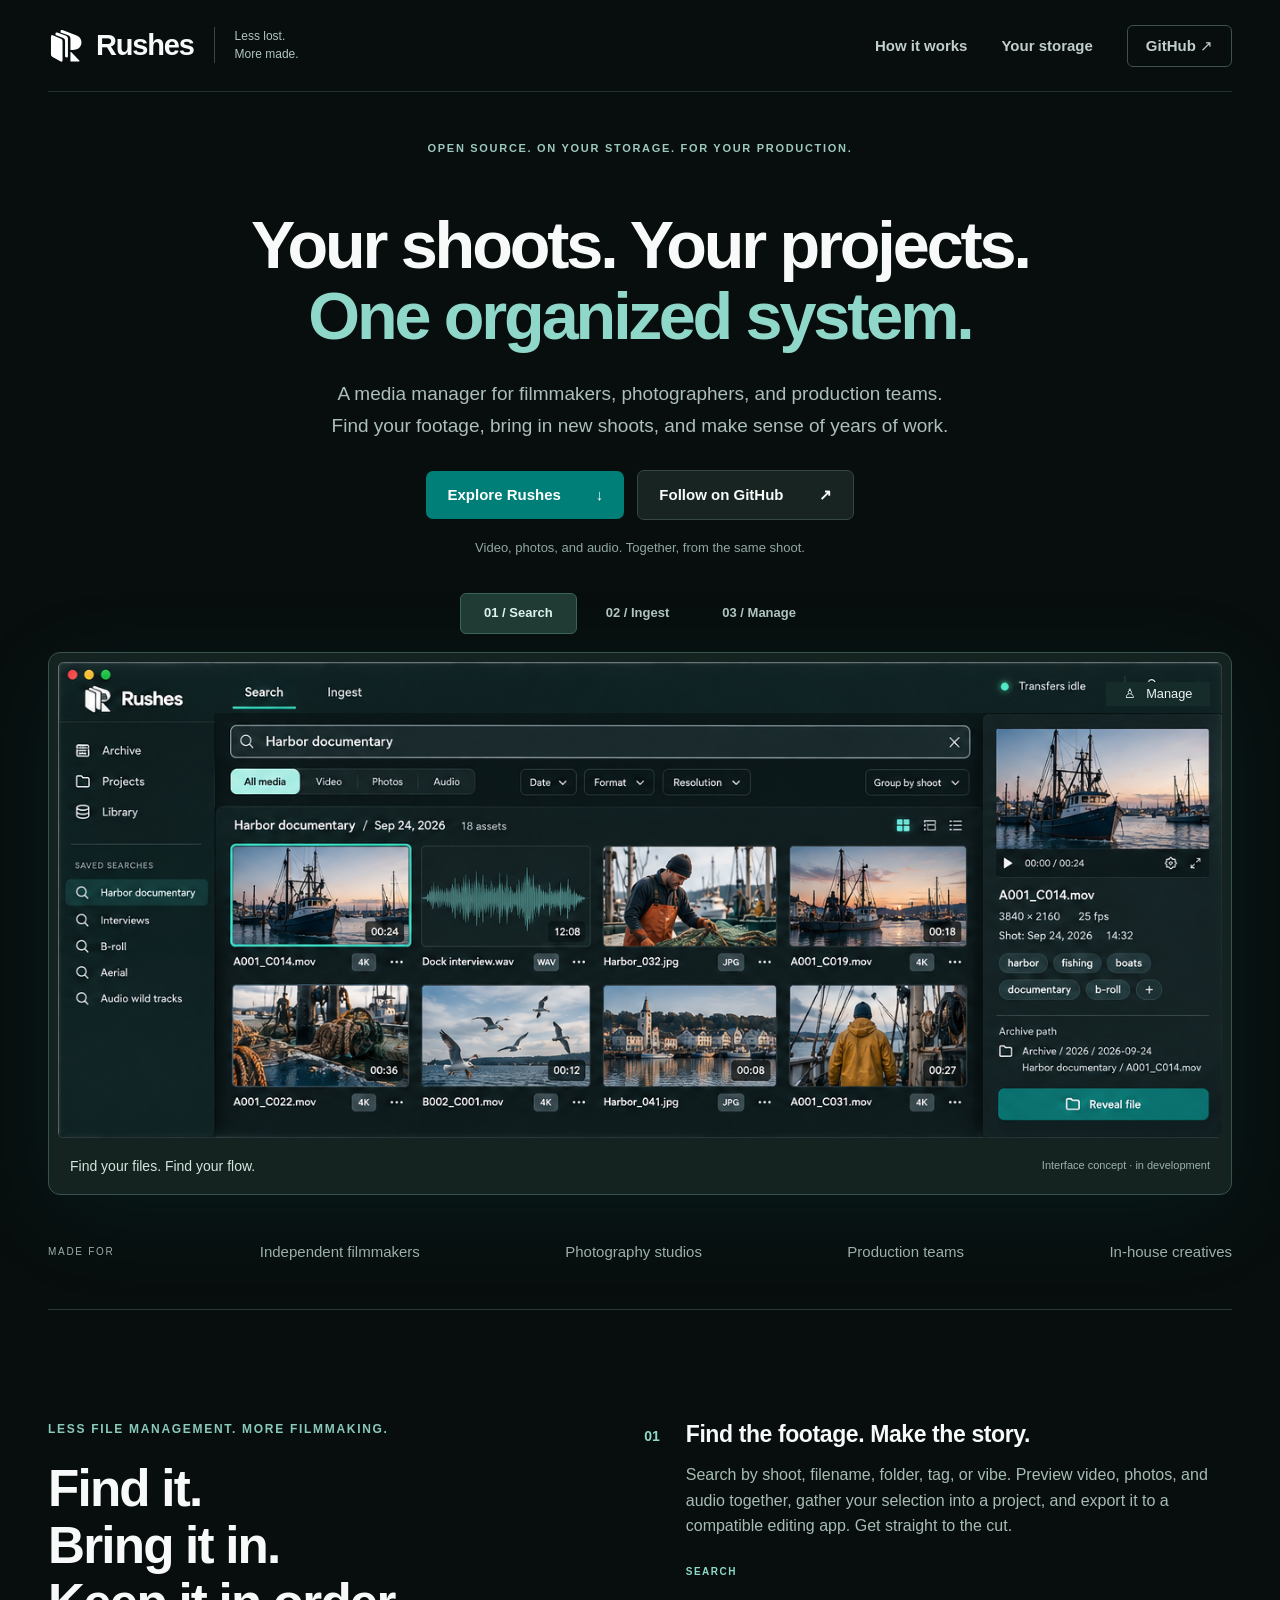
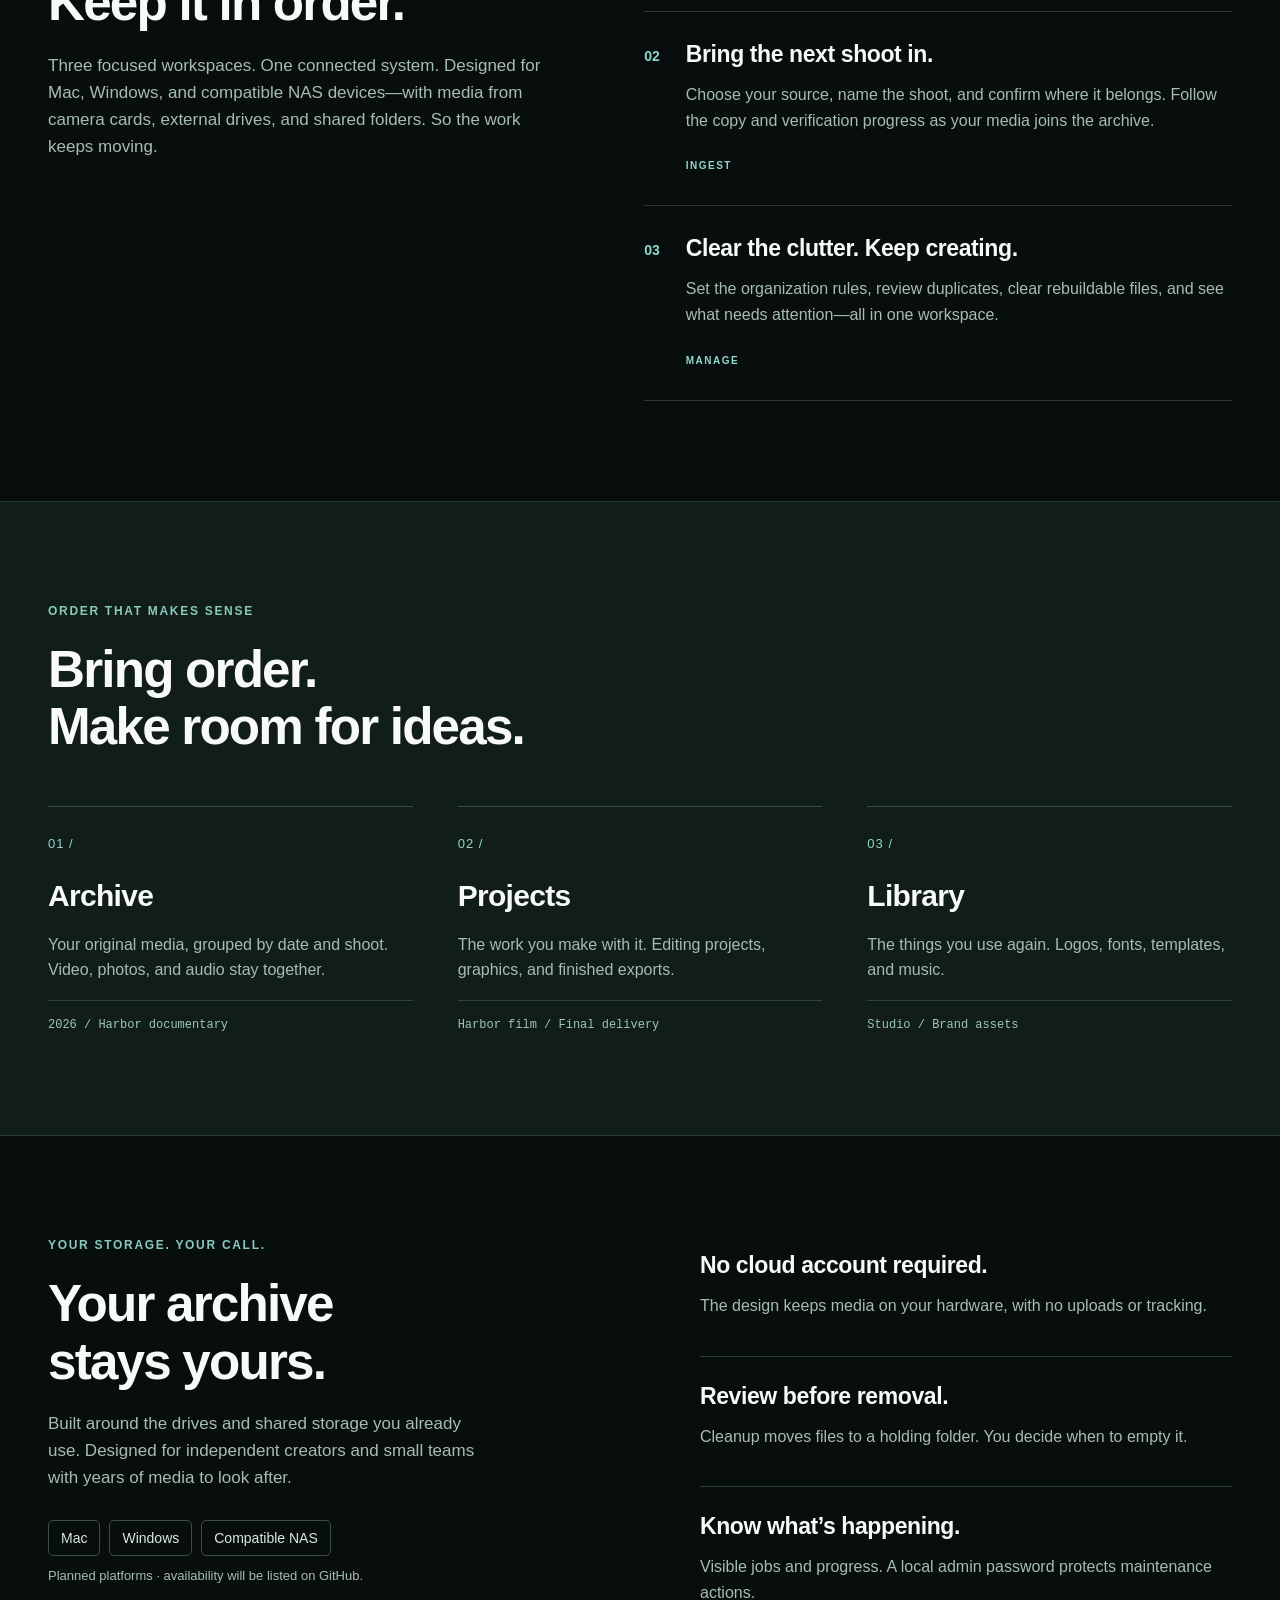
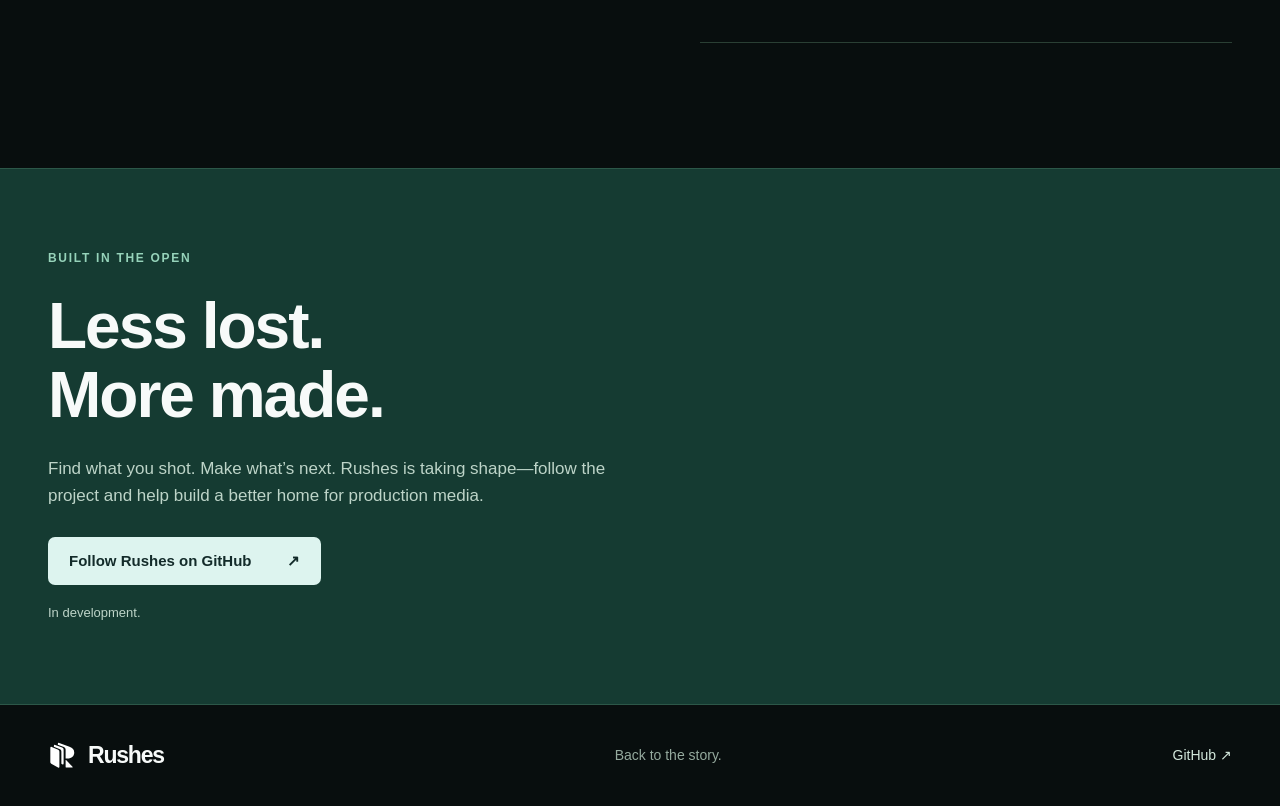
==== docs/index.html @ 5f789e9b "Publish Rushes through GitHub Pages" ====
<!doctype html>
<html lang="en">
<head>
<meta charset="utf-8"><meta name="viewport" content="width=device-width,initial-scale=1">
<title>Rushes — Your shoots. Your projects. One organized system.</title>
<meta name="description" content="An open-source media manager for filmmakers, photographers, and production teams. Find your media, bring in new shoots, and look after your archive on storage you control.">
<link rel="icon" type="image/svg+xml" href="assets/logo.svg">
<link rel="stylesheet" href="style.css">
</head>
<body>
<a class="skip" href="#main">Skip to content</a>
<header class="nav wrap"><div class="brand-lockup"><a class="brand" href="#" aria-label="Rushes home"><img src="assets/logo.svg" alt="" width="37" height="41">Rushes</a><span class="brand-tagline">Less lost.<br>More made.</span></div><nav aria-label="Main navigation"><a href="#workflow">How it works</a><a href="#storage">Your storage</a><a class="nav-github" href="https://github.com/x0on/rushes">GitHub <span aria-hidden="true">↗</span></a></nav></header>
<main id="main">
<section class="hero wrap">
<div class="eyebrow">OPEN SOURCE. ON YOUR STORAGE. FOR YOUR PRODUCTION.</div>
<h1>Your shoots. Your projects.<br><span>One organized system.</span></h1>
<p class="hero-description">A media manager for filmmakers, photographers, and production teams.<br class="desktop-break"> Find your footage, bring in new shoots, and make sense of years of work.</p>
<div class="hero-actions"><a class="button" href="#product">Explore Rushes <span aria-hidden="true">↓</span></a><a class="button secondary" href="https://github.com/x0on/rushes">Follow on GitHub <span aria-hidden="true">↗</span></a></div>
<p class="hero-note">Video, photos, and audio. Together, from the same shoot.</p>
</section>
<section id="product" class="product wrap" aria-label="Rushes product preview">
<div class="view-tabs" role="tablist" aria-label="Interface preview"><button id="search-tab" role="tab" aria-selected="true" aria-controls="search-panel" tabindex="0" data-view="search">01 / Search</button><button id="ingest-tab" role="tab" aria-selected="false" aria-controls="ingest-panel" tabindex="-1" data-view="ingest">02 / Ingest</button><button id="admin-tab" role="tab" aria-selected="false" aria-controls="admin-panel" tabindex="-1" data-view="admin">03 / Manage</button></div>
<div id="search-panel" class="product-panel" role="tabpanel" aria-labelledby="search-tab"><div class="screen-crop search-screen"><span class="screen-manage-label">♙ &nbsp; Manage</span><img src="assets/interface.png" alt="Search concept: harbor documentary media grouped by shoot, with filters, thumbnails, and a selected clip's details" width="1536" height="1024"></div><div class="screen-caption"><strong>Find your files. Find your flow.</strong><span>Interface concept · in development</span></div></div>
<div id="ingest-panel" class="product-panel" role="tabpanel" aria-labelledby="ingest-tab" hidden><div class="screen-crop ingest-screen"><span class="screen-manage-label">♙ &nbsp; Manage</span><span class="screen-transfer-label">1 transfer running</span><img src="assets/interface.png" alt="Ingest concept: camera-card source, shoot details, archive destination, and transfer progress" width="1536" height="1024"></div><div class="screen-caption"><strong>From camera card to an organized archive.</strong><span>Interface concept · in development</span></div></div>
<div id="admin-panel" class="product-panel" role="tabpanel" aria-labelledby="admin-tab" hidden>
<div class="admin-screen" aria-label="Media Management workspace concept with illustrative archive conditions">
<div class="admin-top"><span class="admin-brand"><img src="assets/logo.svg" alt="">Rushes</span><span>Search</span><span>Ingest</span><span class="admin-active">Manage / Unlocked</span></div>
<div class="admin-layout"><aside class="admin-side"><strong>Archive overview</strong><span>Activity</span><span>Holding folder</span><span>Organization rules</span><span>Settings</span><small>OWNER ACCESS<br>Protected by your password</small></aside>
<div class="admin-main"><div class="admin-title"><div><span class="admin-kicker">STUDIO ARCHIVE</span><h3>Media Management</h3></div><span class="admin-scan">Last scan · 4 minutes ago</span></div>
<div class="admin-stats"><div><span>Available storage</span><strong>8.2 TB <small>/ 32 TB</small></strong><div class="capacity"><span></span></div></div><div><span>Archive indexed</span><strong>24,186 <small>files</small></strong><small>Video, photos, and audio</small></div><div><span>Job activity</span><strong>1 <small>needs attention</small></strong><small>No jobs currently running</small></div></div>
<div class="attention-heading"><h4>Needs your attention</h4><span>3 conditions</span></div>
<div class="condition"><span class="condition-icon">≋</span><div><h4>148 possible duplicate files</h4><p>Compare contents and confirm a surviving original before moving copies aside.</p></div><span class="mock-action">Review duplicates ↗</span></div>
<div class="condition"><span class="condition-icon">▤</span><div><h4>6.4 GB of rebuildable editing files</h4><p>Preview renders and waveform caches. Project autosaves stay protected.</p></div><span class="mock-action">Review files ↗</span></div>
<div class="condition"><span class="condition-icon warning">!</span><div><h4>Interview audio transfer interrupted</h4><p>The source drive disconnected. Reconnect it and review the job.</p></div><span class="mock-action">View job ↗</span></div>
<div class="holding-note"><strong>Holding folder · 218 GB</strong><span>Moved files stay here until you deliberately empty it. Space is not yet reclaimed.</span></div>
</div></div></div><div class="screen-caption"><strong>Know what needs attention. Stay in control of every change.</strong><span>Interface concept · illustrative data</span></div></div>
<div class="audience"><span>MADE FOR</span><strong>Independent filmmakers</strong><strong>Photography studios</strong><strong>Production teams</strong><strong>In-house creatives</strong></div>
</section>
<section id="workflow" class="workflow wrap section"><div class="section-intro"><span class="eyebrow">LESS FILE MANAGEMENT. MORE FILMMAKING.</span><h2>Find it.<br>Bring it in.<br>Keep it in order.</h2><p>Three focused workspaces. One connected system. Designed for Mac, Windows, and compatible NAS devices—with media from camera cards, external drives, and shared folders. So the work keeps moving.</p></div><div class="steps"><article><span class="number">01</span><div><h3>Find the footage. Make the story.</h3><p>Search by shoot, filename, folder, tag, or vibe. Preview video, photos, and audio together, gather your selection into a project, and export it to a compatible editing app. Get straight to the cut.</p><span class="tag">SEARCH</span></div></article><article><span class="number">02</span><div><h3>Bring the next shoot in.</h3><p>Choose your source, name the shoot, and confirm where it belongs. Follow the copy and verification progress as your media joins the archive.</p><span class="tag">INGEST</span></div></article><article><span class="number">03</span><div><h3>Clear the clutter. Keep creating.</h3><p>Set the organization rules, review duplicates, clear rebuildable files, and see what needs attention—all in one workspace.</p><span class="tag">MANAGE</span></div></article></div></section>
<section class="structure section"><div class="wrap"><div class="section-intro"><span class="eyebrow">ORDER THAT MAKES SENSE</span><h2>Bring order.<br>Make room for ideas.</h2></div><div class="trees"><article><span class="folder" aria-hidden="true">01 /</span><h3>Archive</h3><p>Your original media, grouped by date and shoot. Video, photos, and audio stay together.</p><div class="path">2026 / Harbor documentary</div></article><article><span class="folder" aria-hidden="true">02 /</span><h3>Projects</h3><p>The work you make with it. Editing projects, graphics, and finished exports.</p><div class="path">Harbor film / Final delivery</div></article><article><span class="folder" aria-hidden="true">03 /</span><h3>Library</h3><p>The things you use again. Logos, fonts, templates, and music.</p><div class="path">Studio / Brand assets</div></article></div></div></section>
<section id="storage" class="storage wrap section"><div><span class="eyebrow">YOUR STORAGE. YOUR CALL.</span><h2>Your archive<br>stays yours.</h2><p>Built around the drives and shared storage you already use. Designed for independent creators and small teams with years of media to look after.</p><div class="platforms"><span>Mac</span><span>Windows</span><span>Compatible NAS</span></div><p class="small">Planned platforms · availability will be listed on GitHub.</p></div><div class="principles"><article><h3>No cloud account required.</h3><p>The design keeps media on your hardware, with no uploads or tracking.</p></article><article><h3>Review before removal.</h3><p>Cleanup moves files to a holding folder. You decide when to empty it.</p></article><article><h3>Know what’s happening.</h3><p>Visible jobs and progress. A local admin password protects maintenance actions.</p></article></div></section>
<section class="closing"><div class="wrap"><span class="eyebrow">BUILT IN THE OPEN</span><h2>Less lost.<br>More made.</h2><p>Find what you shot. Make what’s next. Rushes is taking shape—follow the project and help build a better home for production media.</p><a class="button" href="https://github.com/x0on/rushes">Follow Rushes on GitHub <span aria-hidden="true">↗</span></a><p class="small">In development.</p></div></section>
</main>
<footer class="wrap"><a class="brand" href="#"><img src="assets/logo.svg" alt="" width="29" height="32">Rushes</a><p>Back to the story.</p><a href="https://github.com/x0on/rushes">GitHub ↗</a></footer>
<script>
const tabs=[...document.querySelectorAll('[role="tab"]')];
function selectTab(tab){tabs.forEach(item=>{const active=item===tab;item.setAttribute('aria-selected',String(active));item.tabIndex=active?0:-1;document.getElementById(item.getAttribute('aria-controls')).hidden=!active;});}
tabs.forEach((tab,index)=>{tab.addEventListener('click',()=>selectTab(tab));tab.addEventListener('keydown',event=>{let next;if(event.key==='ArrowRight')next=(index+1)%tabs.length;else if(event.key==='ArrowLeft')next=(index+tabs.length-1)%tabs.length;else if(event.key==='Home')next=0;else if(event.key==='End')next=tabs.length-1;else return;event.preventDefault();selectTab(tabs[next]);tabs[next].focus();});});
</script>
</body></html>
---- docs/style.css ----
:root{--ocean:#007f78;--mint:#ddf4ef;--paper:#f7faf9;--ink:#132b2a;--surface:#1e3937}*{box-sizing:border-box}html{scroll-behavior:smooth;scroll-padding-top:30px}body{margin:0;background:var(--paper);color:var(--ink);font-family:Inter,-apple-system,BlinkMacSystemFont,"Segoe UI",sans-serif;font-size:17px;line-height:1.6}a{color:inherit;text-decoration:none}a:focus-visible{outline:3px solid var(--ocean);outline-offset:6px}img{max-width:100%;display:block}.wrap{width:min(1200px,calc(100% - 96px));margin:auto}.nav{height:108px;display:flex;align-items:center;justify-content:space-between;border-bottom:1px solid #cbdad6}.brand{display:flex;align-items:center;gap:11px;font-weight:760;font-size:29px;letter-spacing:-1.2px}.nav nav{display:flex;gap:34px;align-items:center;font-size:15px;font-weight:550}.nav-github{border:1px solid #b6c9c3;padding:8px 18px;border-radius:6px}.hero{padding-top:70px;padding-bottom:26px}.eyebrow{font-size:12px;letter-spacing:1.7px;font-weight:700;display:flex;align-items:center;gap:12px}.line{width:30px;height:2px;background:var(--ocean)}h1,h2,h3,p{margin-top:0}h1{font-size:clamp(49px,6.25vw,88px);line-height:1.04;letter-spacing:-4px;font-weight:650;margin:28px 0 34px}h1 span{color:var(--ocean)}.hero-bottom{display:flex;justify-content:space-between;gap:50px;align-items:center}.hero-bottom p{max-width:590px;font-size:20px;line-height:1.65;margin-bottom:0;color:#415d58}.hero-actions{display:flex;flex-direction:column;gap:12px;align-items:flex-start}.button{display:inline-flex;align-items:center;gap:35px;background:var(--ocean);color:white;padding:15px 24px;border-radius:6px;font-size:16px;font-weight:650;transition:background .15s}.button:hover{background:#00665f}.small{font-size:13px;line-height:1.6}.hero-actions .small{font-size:12px}.media-line{margin-top:65px;border-top:1px solid #cbdad6;padding-top:19px;display:flex;justify-content:space-between;font-size:11px;letter-spacing:1.4px;font-weight:650}.preview-section{background:var(--ink);color:var(--paper);padding:54px 0 34px}.preview-heading{display:flex;justify-content:space-between;align-items:center;margin-bottom:30px}.preview-heading h2{font-size:35px;line-height:1.2;letter-spacing:-1px;margin:0}.preview-heading p{color:#c4d9d4;font-size:17px;margin:0}figure{margin:0}figure img{width:100%;border-radius:8px}figcaption{display:flex;justify-content:space-between;font-size:12px;color:#c4d9d4;margin-top:17px;gap:12px}.section{padding-top:100px;padding-bottom:100px}.section-intro h2,.storage h2{font-size:clamp(36px,4vw,52px);line-height:1.12;letter-spacing:-1.8px;margin:20px 0}.section-intro>p{color:#4a635e}.workflow{display:grid;grid-template-columns:1fr 1.15fr;gap:100px}.steps article{display:flex;gap:26px;padding:0 0 28px;margin-bottom:28px;border-bottom:1px solid #cbdad6}.steps article:last-child{margin-bottom:0}.number{font-size:14px;color:var(--ocean);padding-top:5px;font-weight:700}.steps h3,.principles h3{font-size:23px;line-height:1.3;letter-spacing:-.4px;margin-bottom:12px}.steps p,.trees p,.principles p{color:#4a635e;margin-bottom:17px;font-size:16px}.tag{font-size:10px;font-weight:700;letter-spacing:1.5px;color:var(--ocean)}.structure{background:var(--mint)}.trees{display:grid;grid-template-columns:repeat(3,1fr);gap:45px;margin-top:50px}.trees article{border-top:1px solid #a4c9bf;padding-top:22px}.folder{font-size:13px;letter-spacing:1px;color:var(--ocean)}.trees h3{font-size:30px;font-weight:600;letter-spacing:-.7px;margin:16px 0 12px}.path{font-family:ui-monospace,monospace;font-size:12px;border-top:1px solid #b5d5cd;padding-top:15px}.storage{display:grid;grid-template-columns:1fr 1fr;gap:120px}.storage>div>p{max-width:440px;color:#4a635e}.platforms{display:flex;flex-wrap:wrap;gap:9px;margin:28px 0 10px}.platforms span{border:1px solid #bdd1ca;border-radius:5px;padding:6px 12px;font-size:14px}.principles{padding-top:15px}.principles article{padding:0 0 20px;margin-bottom:25px;border-bottom:1px solid #cbdad6}.closing{padding:80px 0;background:var(--surface);color:var(--paper)}.closing .eyebrow{color:#b1e3d7}.closing h2{font-size:clamp(43px,5vw,64px);line-height:1.08;letter-spacing:-2px;margin:24px 0}.closing p{max-width:590px;color:#c4d9d4;margin-bottom:28px}.closing .button{background:var(--mint);color:var(--ink)}.closing .button:hover{background:#c3e8df}.closing .small{margin-top:18px;margin-bottom:0}footer{display:flex;align-items:center;justify-content:space-between;padding-top:32px;padding-bottom:32px;font-size:14px}footer .brand{font-size:23px}footer p{margin:0;color:#4a635e}.skip{position:absolute;top:-100px;left:15px;background:white;padding:12px;z-index:10}.skip:focus{top:10px}@media(max-width:800px){.wrap{width:calc(100% - 40px)}.nav{height:84px}.nav nav{gap:18px;font-size:13px}.nav-github{padding:6px 10px}.hero{padding-top:45px}h1{letter-spacing:-2.3px}.hero-bottom{display:block}.hero-bottom p{font-size:18px}.hero-actions{margin-top:25px}.media-line{margin-top:40px;font-size:9px;gap:20px}.preview-heading{display:block}.preview-heading p{margin-top:20px}.preview-heading h2{font-size:30px}.section{padding-top:62px;padding-bottom:62px}.workflow,.storage{grid-template-columns:1fr;gap:35px}.trees{grid-template-columns:1fr;gap:30px;margin-top:30px}.trees p{max-width:550px}figcaption{font-size:10px}.closing{padding:60px 0}footer{flex-wrap:wrap;gap:16px}footer p{order:3;width:100%}.eyebrow{font-size:10px;letter-spacing:1px}.nav nav>a:first-child{display:none}}@media(prefers-reduced-motion:reduce){html{scroll-behavior:auto}.button{transition:none}}
/* Revised direction: cinematic dark presentation, Ocean accents. */
:root{color-scheme:dark}body{background:#080e0e;color:#f7faf9}.nav{border-color:#243331;height:92px}.nav .brand img,footer .brand img{filter:brightness(0) invert(1)}.nav-github{border-color:#3e514e}.nav nav{color:#c1ceca}.hero{text-align:center;padding-top:85px;padding-bottom:0}.hero .eyebrow{justify-content:center;color:#9dc8be;font-size:11px;letter-spacing:1.7px}h1{font-size:clamp(43px,5.2vw,76px);line-height:1.08;letter-spacing:-3.1px;margin:25px 0}h1 span{color:#8fd8c9}.hero-description{font-size:19px;line-height:1.65;color:#acbfba;max-width:790px;margin:0 auto}.hero-actions{display:flex;flex-direction:row;justify-content:center;align-items:center;gap:13px;margin-top:29px}.button{border-radius:7px;padding:12px 21px;font-size:15px}.button.secondary{background:#182421;border:1px solid #354842;color:#f7faf9}.button.secondary:hover{background:#243832}.hero-note{font-size:13px;color:#91a8a1;margin:18px 0 34px}.product{position:relative;padding-bottom:10px}.view-tabs{display:flex;justify-content:center;gap:5px;margin-bottom:18px}.view-tabs button{font:inherit;font-size:13px;font-weight:600;color:#afc5be;background:transparent;border:1px solid transparent;border-radius:6px;padding:9px 23px;cursor:pointer}.view-tabs button[aria-selected="true"]{background:#203a34;color:#ddf4ef;border-color:#3a6459}.view-tabs button:focus-visible{outline:2px solid #8fd8c9;outline-offset:3px}.product-panel{padding:9px 9px 0;border:1px solid #38534c;border-radius:12px;background:#14231f;box-shadow:0 22px 95px #007f781a}.product-panel[hidden]{display:none}.screen-crop{position:relative;overflow:hidden;aspect-ratio:1305/534;background:#132b2a;border-radius:6px}.screen-crop img{position:absolute;width:117.7%;max-width:none;height:auto;left:-15.02%;top:-1.68%}.ingest-screen{aspect-ratio:1305/448}.ingest-screen img{top:-124.8%}.screen-caption{padding:17px 12px;display:flex;justify-content:space-between;gap:18px;align-items:center}.screen-caption strong{font-size:14px;font-weight:500;color:#d1e6dd}.screen-caption span{font-size:11px;color:#9bb2a9}.audience{display:flex;align-items:center;justify-content:space-between;gap:25px;padding:45px 0;color:#9ab0a8;border-bottom:1px solid #283a33}.audience>span{font-size:10px;letter-spacing:1.7px}.audience strong{font-size:15px;font-weight:500}.workflow{gap:85px;padding-top:100px}.section-intro .eyebrow,.storage .eyebrow{color:#89cabb}.section-intro>p,.steps p,.trees p,.principles p,.storage>div>p{color:#a6bcb3}.steps article{border-color:#283a33}.number,.tag,.folder{color:#8fd8c9}.structure{background:#101d19;border-block:1px solid #243b31}.trees article{border-color:#365045}.path{border-color:#2d443a;color:#9dc7b6}.platforms span{border-color:#3a5045;color:#d9e9e0}.principles article{border-color:#2a3f34}.closing{background:#153b32;border-block:1px solid #2c5748}.closing .eyebrow{color:#96d3ba}.closing p{color:#bdd4c8}.closing .button{background:#ddf4ef;color:#132b2a}footer p{color:#95aa9e}footer>a:last-child{color:#d3e8dc}.skip{color:#132b2a}a:focus-visible{outline-color:#8fd8c9}@media(min-width:1500px){.wrap{width:min(1320px,calc(100% - 140px))}.hero{padding-top:100px}}@media(max-width:800px){.hero{padding-top:55px}h1{font-size:clamp(38px,7vw,58px);letter-spacing:-1.8px}.hero-description{font-size:17px}.desktop-break{display:none}.hero .eyebrow{font-size:9px;letter-spacing:1px}.hero-actions{flex-wrap:wrap}.hero-note{font-size:12px}.screen-caption{display:block;padding:12px 6px}.screen-caption strong,.screen-caption span{display:block;font-size:11px}.screen-caption span{margin-top:4px;font-size:10px}.audience{justify-content:center;flex-wrap:wrap;padding:30px 0;gap:15px 24px}.audience>span{width:100%;text-align:center}.audience strong{font-size:12px}.workflow{gap:30px;padding-top:62px}.product-panel{padding:5px 5px 0}.view-tabs button{font-size:12px}}
.admin-screen{background:#102321;border-radius:6px;overflow:hidden;color:#edf5f2;font-size:14px}.admin-top{display:flex;align-items:center;gap:38px;padding:17px 24px;border-bottom:1px solid #314541;background:#162c29;font-size:13px}.admin-brand{display:flex;gap:8px;align-items:center;font-size:23px;font-weight:700;margin-right:35px}.admin-brand img{width:27px;filter:brightness(0) invert(1)}.admin-active{margin-left:auto;color:#ddf4ef;border-bottom:2px solid #67c5b4;padding:4px 0}.admin-layout{display:grid;grid-template-columns:185px 1fr}.admin-side{padding:26px 14px;border-right:1px solid #314541;display:flex;flex-direction:column;gap:22px;font-size:12px;color:#bed2cb}.admin-side strong{padding:9px 10px;border-radius:4px;background:#244740;color:#d9f3e8}.admin-side>span{padding-left:10px}.admin-side small{font-size:10px;line-height:1.8;padding:20px 10px;color:#9ab6ad;margin-top:auto}.admin-main{padding:24px 26px}.admin-title{display:flex;justify-content:space-between;gap:20px;align-items:center}.admin-kicker{font-size:10px;letter-spacing:1.5px;color:#9bbeb3}.admin-title h3{font-size:25px;line-height:1.2;margin:7px 0 22px;font-weight:550;letter-spacing:-.5px}.admin-scan{font-size:11px;color:#aac2b9}.admin-stats{display:grid;grid-template-columns:repeat(3,1fr);gap:12px}.admin-stats>div{padding:15px;background:#1b332e;border:1px solid #354f45;border-radius:6px;display:flex;flex-direction:column;gap:7px}.admin-stats span,.admin-stats small{font-size:10px;color:#abc4b8}.admin-stats strong{font-size:24px;font-weight:500;line-height:1.3}.admin-stats strong small{font-size:11px;font-weight:400}.capacity{height:4px;background:#354d43;border-radius:3px;margin-top:5px}.capacity span{display:block;height:100%;width:74%;background:#79c7ac;border-radius:3px}.attention-heading{display:flex;justify-content:space-between;align-items:center;margin:21px 0 9px}.attention-heading h4{font-size:14px;margin:0;font-weight:550}.attention-heading>span{font-size:10px;color:#9dbbad}.condition{display:flex;align-items:center;gap:13px;padding:15px 0;border-bottom:1px solid #30493e}.condition-icon{font-size:21px;color:#8ed2b5;background:#203e32;min-width:32px;text-align:center;border-radius:5px}.condition-icon.warning{color:#e8c98a;background:#423c29}.condition h4{font-size:13px;font-weight:550;margin:0 0 4px}.condition p{font-size:11px;color:#abc2b5;margin:0;line-height:1.5}.mock-action{margin-left:auto;white-space:nowrap;border:1px solid #42634f;background:#254334;border-radius:4px;padding:7px 10px;font-size:10px;color:#dcf2e3}.holding-note{display:flex;gap:15px;margin-top:18px;color:#a8c4b4;font-size:10px;align-items:center}.holding-note strong{white-space:nowrap;font-weight:500;color:#d9ecdf}@media(max-width:800px){.admin-top{gap:15px;padding:12px;font-size:10px}.admin-brand{font-size:17px;margin-right:0}.admin-brand img{width:20px}.admin-layout{grid-template-columns:1fr}.admin-side{display:none}.admin-main{padding:17px 12px}.admin-title h3{font-size:22px}.admin-scan{font-size:10px}.admin-stats{gap:6px}.admin-stats>div{padding:9px}.admin-stats strong{font-size:20px}.admin-stats strong small{display:block}.condition{flex-wrap:wrap;gap:9px}.condition>div{flex:1;min-width:200px}.mock-action{margin-left:41px}.holding-note{display:block}.holding-note span{display:block;margin-top:5px}.view-tabs button{padding:9px 15px}}
/* Balance the introductory line between navigation and headline. */
.hero{padding-top:48px}.hero h1{margin-top:52px}
@media(min-width:1500px){.hero{padding-top:55px}}
@media(max-width:800px){.hero{padding-top:32px}.hero h1{margin-top:38px}}
/* Brand tagline beside the header wordmark. */
.brand-lockup{display:flex;align-items:center;gap:20px}.brand-tagline{font-size:12px;line-height:1.5;font-weight:400;letter-spacing:0;color:#afc5be;border-left:1px solid #354842;padding-left:20px}
@media(max-width:800px){.brand-lockup{gap:12px}.brand-tagline{font-size:10px;padding-left:12px}.nav nav{gap:12px}.nav nav>a[href="#storage"]{display:none}}
@media(max-width:420px){.nav .brand{font-size:23px;gap:7px}.nav .brand img{width:28px;height:32px}.brand-lockup{gap:9px}.brand-tagline{padding-left:9px;font-size:9px}.nav-github{padding:6px 8px;font-size:12px}}
.screen-manage-label{position:absolute;z-index:1;right:1%;top:4.3%;width:9%;height:5%;display:flex;align-items:center;justify-content:center;background:#152c2a;color:#edf5f2;font-size:clamp(6px,1vw,13px);line-height:1}.screen-transfer-label{position:absolute;z-index:1;right:13%;top:5%;width:14%;height:5%;display:flex;align-items:center;justify-content:center;background:#152c2a;color:#bedbd0;font-size:clamp(5px,.9vw,11px);line-height:1}.ingest-screen .screen-manage-label{top:5.5%}
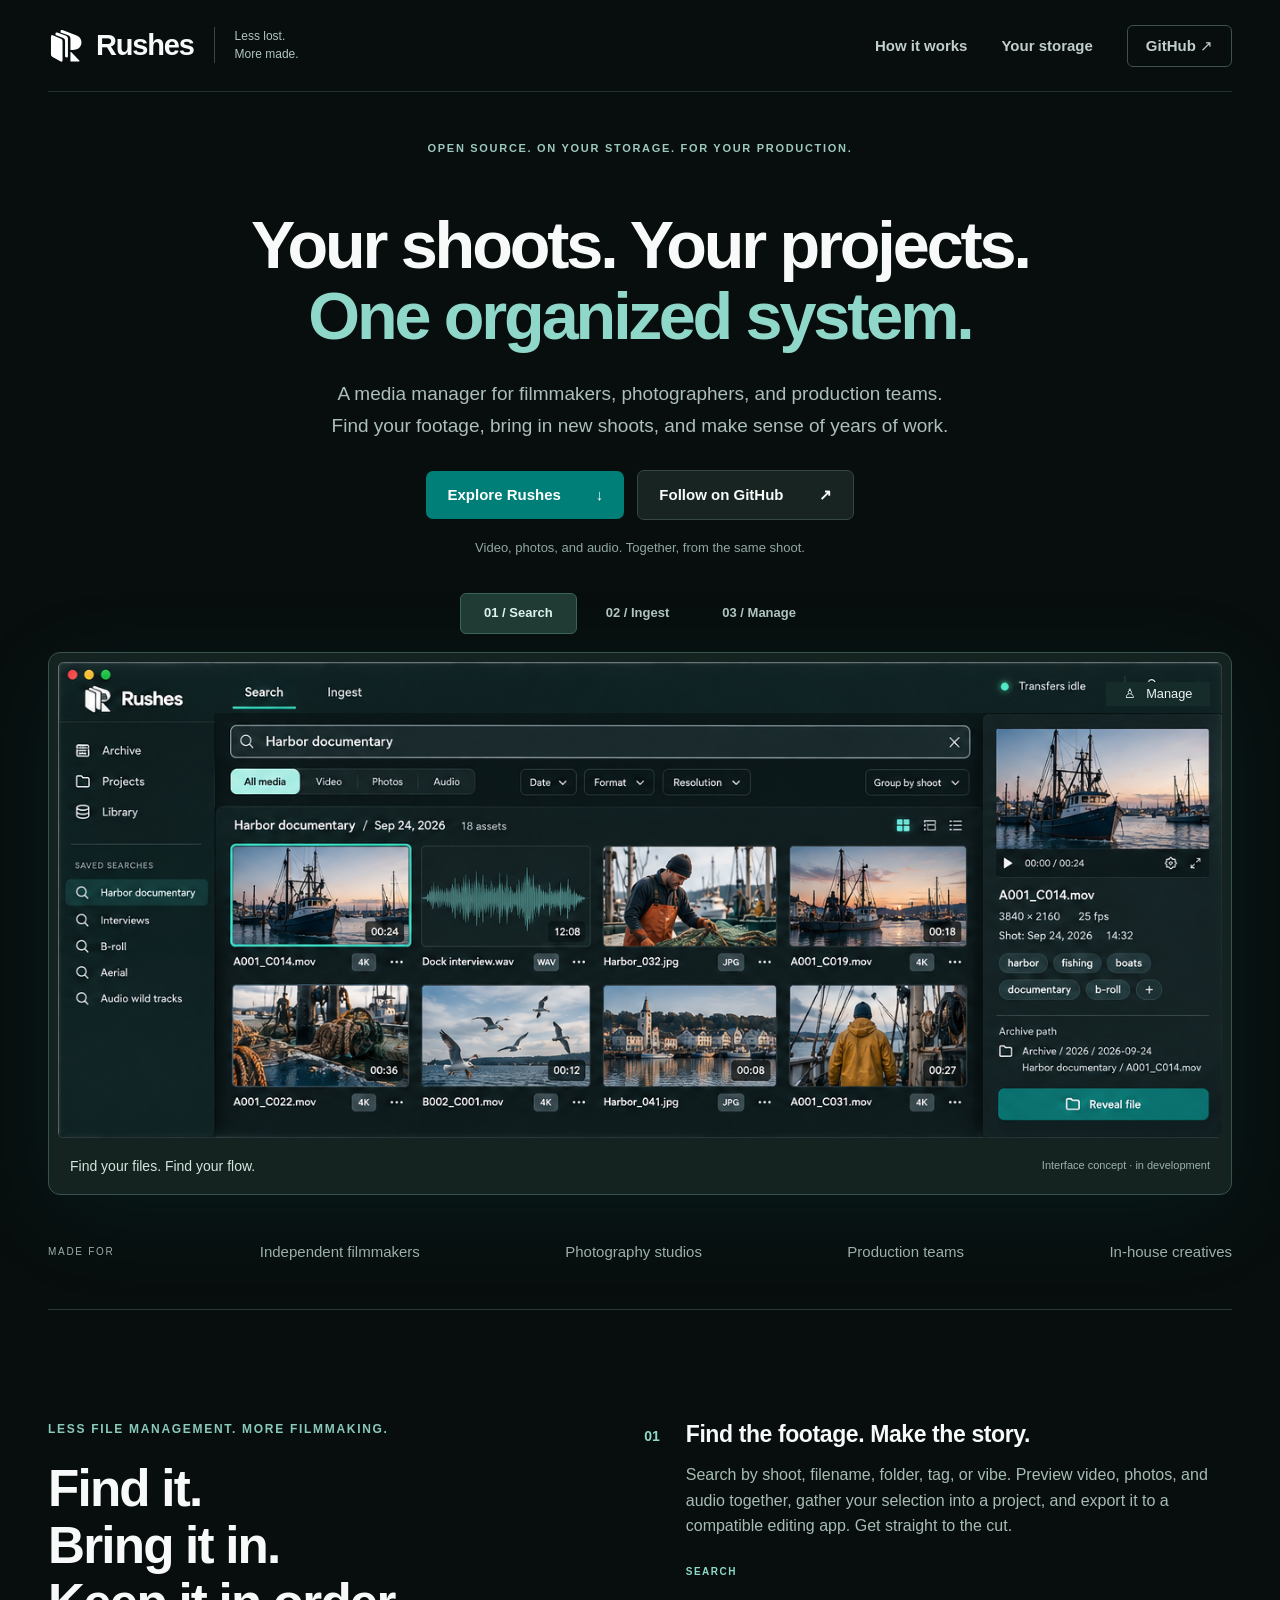
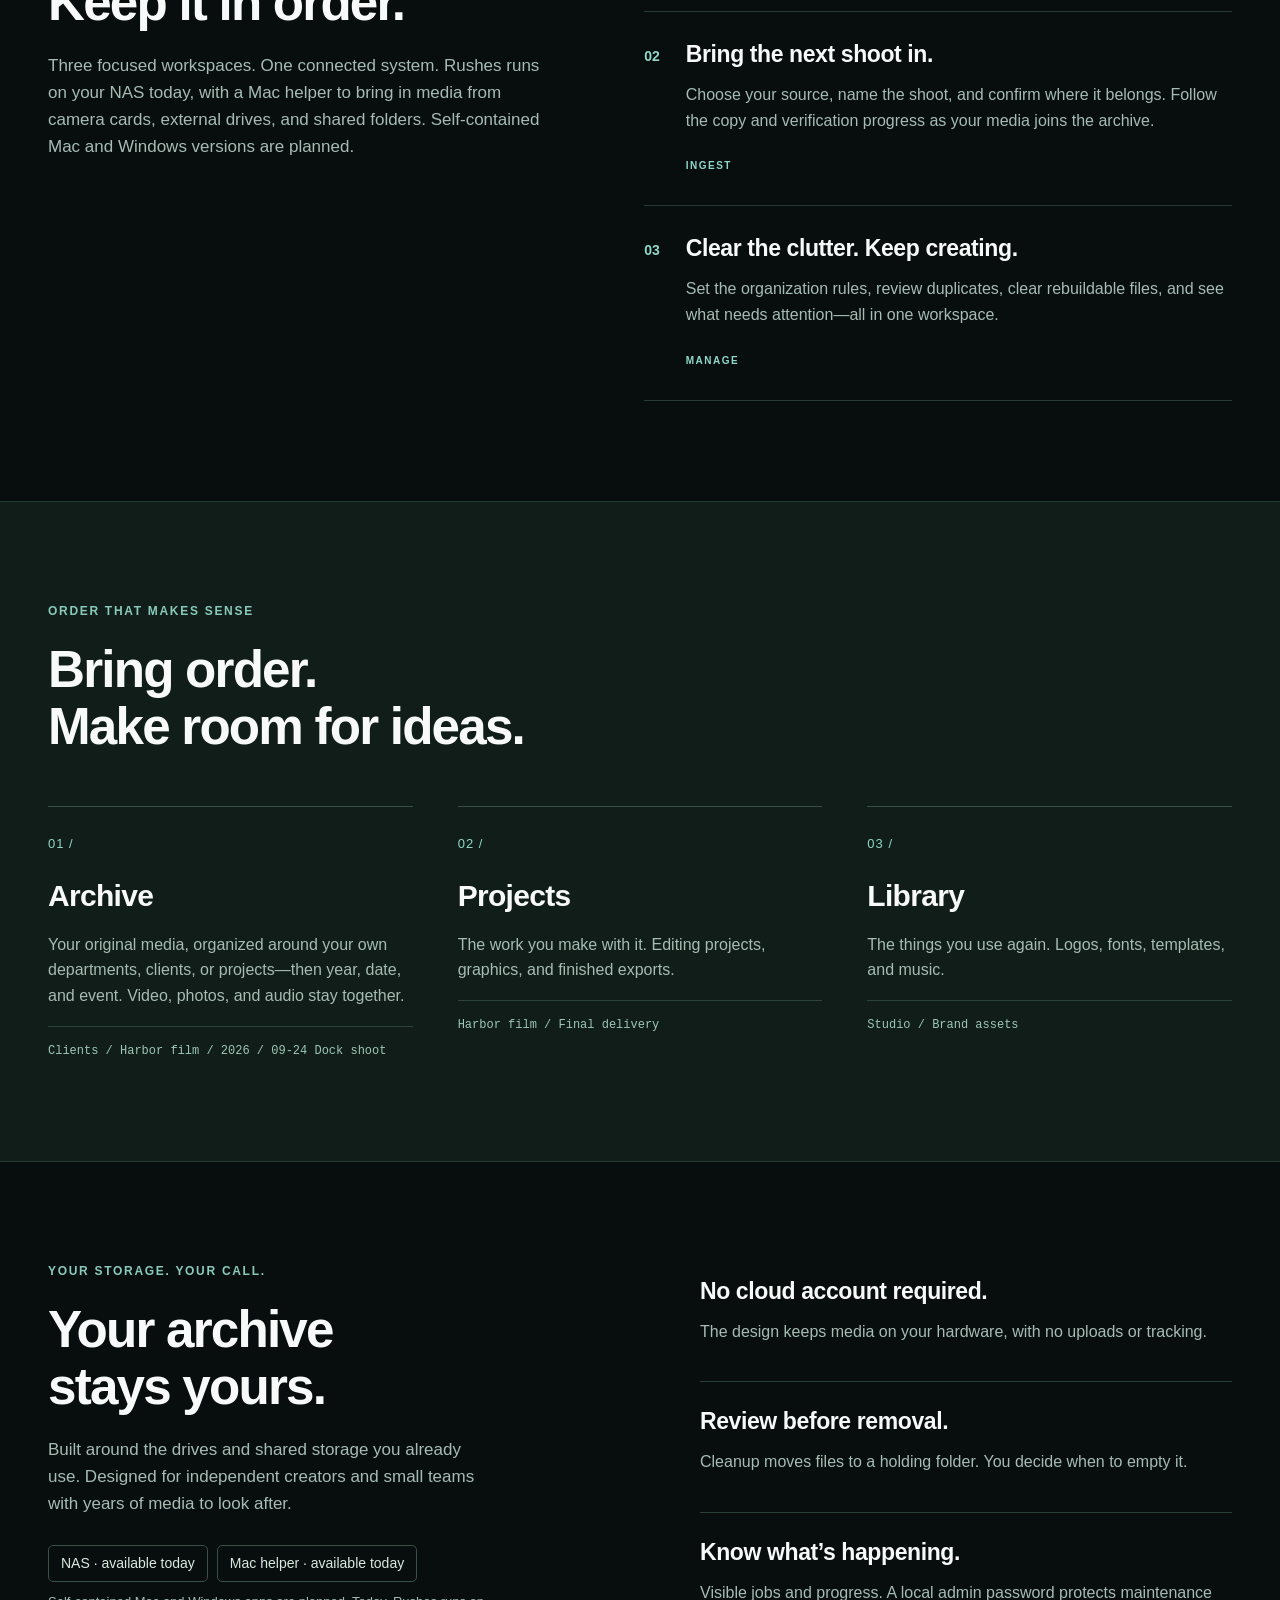
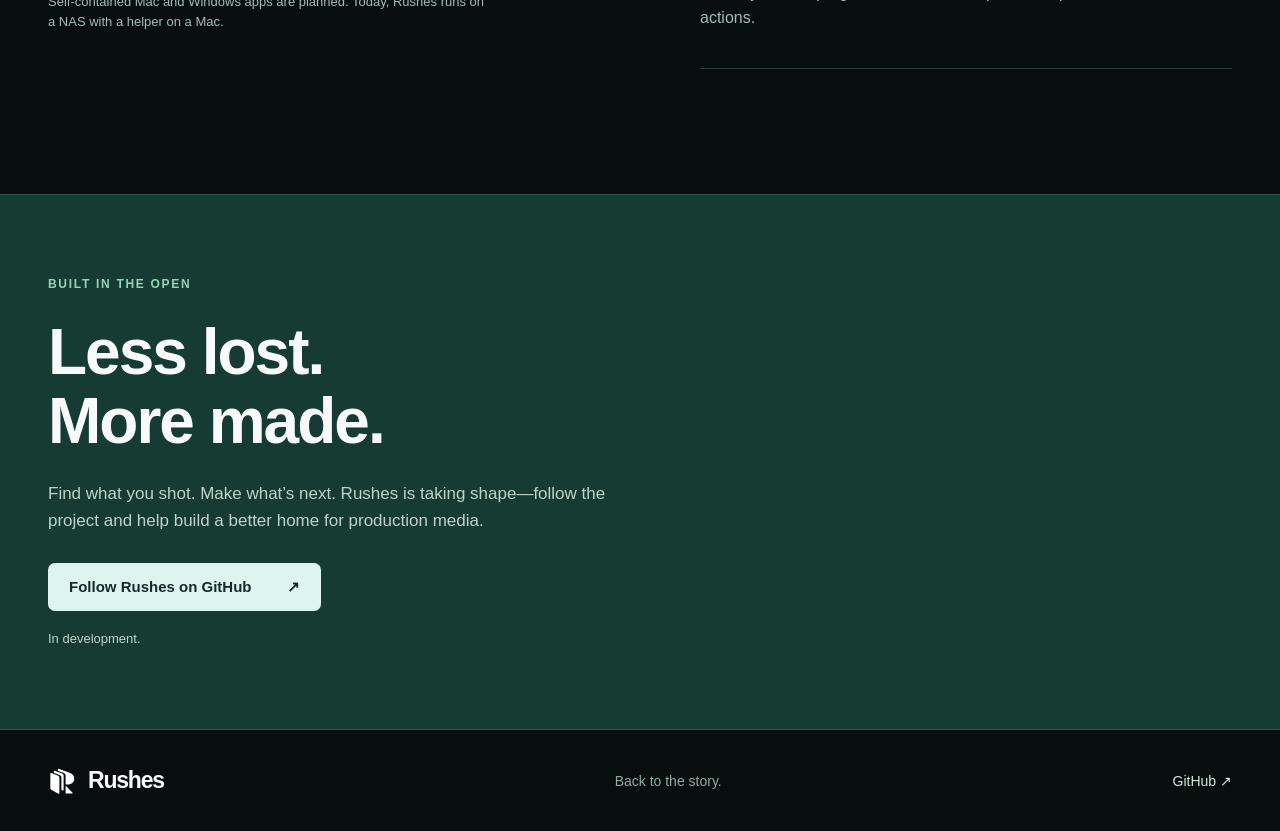
==== commit 1ea18c51: "Correct current platform support and archive organization" ====
--- a/docs/index.html
+++ b/docs/index.html
@@ -36,9 +36,9 @@
 </div></div></div><div class="screen-caption"><strong>Know what needs attention. Stay in control of every change.</strong><span>Interface concept · illustrative data</span></div></div>
 <div class="audience"><span>MADE FOR</span><strong>Independent filmmakers</strong><strong>Photography studios</strong><strong>Production teams</strong><strong>In-house creatives</strong></div>
 </section>
-<section id="workflow" class="workflow wrap section"><div class="section-intro"><span class="eyebrow">LESS FILE MANAGEMENT. MORE FILMMAKING.</span><h2>Find it.<br>Bring it in.<br>Keep it in order.</h2><p>Three focused workspaces. One connected system. Designed for Mac, Windows, and compatible NAS devices—with media from camera cards, external drives, and shared folders. So the work keeps moving.</p></div><div class="steps"><article><span class="number">01</span><div><h3>Find the footage. Make the story.</h3><p>Search by shoot, filename, folder, tag, or vibe. Preview video, photos, and audio together, gather your selection into a project, and export it to a compatible editing app. Get straight to the cut.</p><span class="tag">SEARCH</span></div></article><article><span class="number">02</span><div><h3>Bring the next shoot in.</h3><p>Choose your source, name the shoot, and confirm where it belongs. Follow the copy and verification progress as your media joins the archive.</p><span class="tag">INGEST</span></div></article><article><span class="number">03</span><div><h3>Clear the clutter. Keep creating.</h3><p>Set the organization rules, review duplicates, clear rebuildable files, and see what needs attention—all in one workspace.</p><span class="tag">MANAGE</span></div></article></div></section>
-<section class="structure section"><div class="wrap"><div class="section-intro"><span class="eyebrow">ORDER THAT MAKES SENSE</span><h2>Bring order.<br>Make room for ideas.</h2></div><div class="trees"><article><span class="folder" aria-hidden="true">01 /</span><h3>Archive</h3><p>Your original media, grouped by date and shoot. Video, photos, and audio stay together.</p><div class="path">2026 / Harbor documentary</div></article><article><span class="folder" aria-hidden="true">02 /</span><h3>Projects</h3><p>The work you make with it. Editing projects, graphics, and finished exports.</p><div class="path">Harbor film / Final delivery</div></article><article><span class="folder" aria-hidden="true">03 /</span><h3>Library</h3><p>The things you use again. Logos, fonts, templates, and music.</p><div class="path">Studio / Brand assets</div></article></div></div></section>
-<section id="storage" class="storage wrap section"><div><span class="eyebrow">YOUR STORAGE. YOUR CALL.</span><h2>Your archive<br>stays yours.</h2><p>Built around the drives and shared storage you already use. Designed for independent creators and small teams with years of media to look after.</p><div class="platforms"><span>Mac</span><span>Windows</span><span>Compatible NAS</span></div><p class="small">Planned platforms · availability will be listed on GitHub.</p></div><div class="principles"><article><h3>No cloud account required.</h3><p>The design keeps media on your hardware, with no uploads or tracking.</p></article><article><h3>Review before removal.</h3><p>Cleanup moves files to a holding folder. You decide when to empty it.</p></article><article><h3>Know what’s happening.</h3><p>Visible jobs and progress. A local admin password protects maintenance actions.</p></article></div></section>
+<section id="workflow" class="workflow wrap section"><div class="section-intro"><span class="eyebrow">LESS FILE MANAGEMENT. MORE FILMMAKING.</span><h2>Find it.<br>Bring it in.<br>Keep it in order.</h2><p>Three focused workspaces. One connected system. Rushes runs on your NAS today, with a Mac helper to bring in media from camera cards, external drives, and shared folders. Self-contained Mac and Windows versions are planned.</p></div><div class="steps"><article><span class="number">01</span><div><h3>Find the footage. Make the story.</h3><p>Search by shoot, filename, folder, tag, or vibe. Preview video, photos, and audio together, gather your selection into a project, and export it to a compatible editing app. Get straight to the cut.</p><span class="tag">SEARCH</span></div></article><article><span class="number">02</span><div><h3>Bring the next shoot in.</h3><p>Choose your source, name the shoot, and confirm where it belongs. Follow the copy and verification progress as your media joins the archive.</p><span class="tag">INGEST</span></div></article><article><span class="number">03</span><div><h3>Clear the clutter. Keep creating.</h3><p>Set the organization rules, review duplicates, clear rebuildable files, and see what needs attention—all in one workspace.</p><span class="tag">MANAGE</span></div></article></div></section>
+<section class="structure section"><div class="wrap"><div class="section-intro"><span class="eyebrow">ORDER THAT MAKES SENSE</span><h2>Bring order.<br>Make room for ideas.</h2></div><div class="trees"><article><span class="folder" aria-hidden="true">01 /</span><h3>Archive</h3><p>Your original media, organized around your own departments, clients, or projects—then year, date, and event. Video, photos, and audio stay together.</p><div class="path">Clients / Harbor film / 2026 / 09-24 Dock shoot</div></article><article><span class="folder" aria-hidden="true">02 /</span><h3>Projects</h3><p>The work you make with it. Editing projects, graphics, and finished exports.</p><div class="path">Harbor film / Final delivery</div></article><article><span class="folder" aria-hidden="true">03 /</span><h3>Library</h3><p>The things you use again. Logos, fonts, templates, and music.</p><div class="path">Studio / Brand assets</div></article></div></div></section>
+<section id="storage" class="storage wrap section"><div><span class="eyebrow">YOUR STORAGE. YOUR CALL.</span><h2>Your archive<br>stays yours.</h2><p>Built around the drives and shared storage you already use. Designed for independent creators and small teams with years of media to look after.</p><div class="platforms"><span>NAS · available today</span><span>Mac helper · available today</span></div><p class="small">Self-contained Mac and Windows apps are planned. Today, Rushes runs on a NAS with a helper on a Mac.</p></div><div class="principles"><article><h3>No cloud account required.</h3><p>The design keeps media on your hardware, with no uploads or tracking.</p></article><article><h3>Review before removal.</h3><p>Cleanup moves files to a holding folder. You decide when to empty it.</p></article><article><h3>Know what’s happening.</h3><p>Visible jobs and progress. A local admin password protects maintenance actions.</p></article></div></section>
 <section class="closing"><div class="wrap"><span class="eyebrow">BUILT IN THE OPEN</span><h2>Less lost.<br>More made.</h2><p>Find what you shot. Make what’s next. Rushes is taking shape—follow the project and help build a better home for production media.</p><a class="button" href="https://github.com/x0on/rushes">Follow Rushes on GitHub <span aria-hidden="true">↗</span></a><p class="small">In development.</p></div></section>
 </main>
 <footer class="wrap"><a class="brand" href="#"><img src="assets/logo.svg" alt="" width="29" height="32">Rushes</a><p>Back to the story.</p><a href="https://github.com/x0on/rushes">GitHub ↗</a></footer>
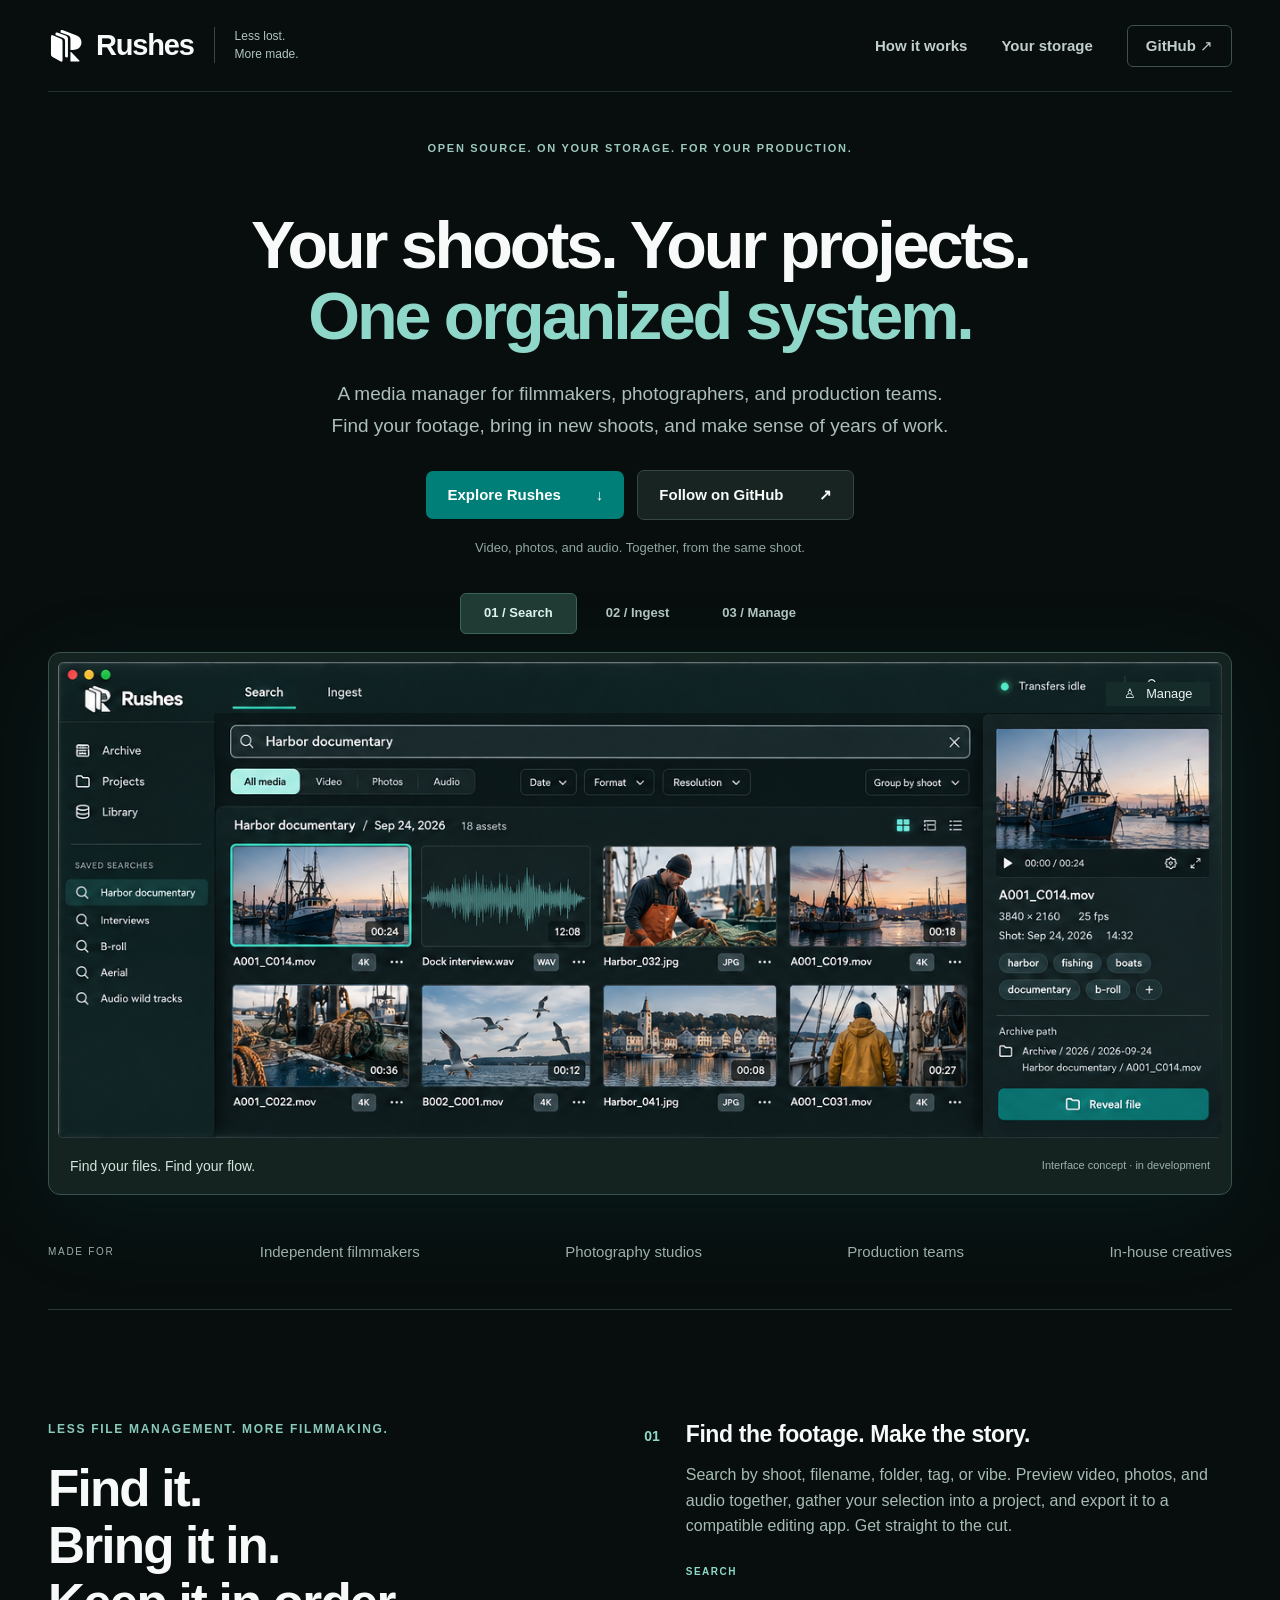
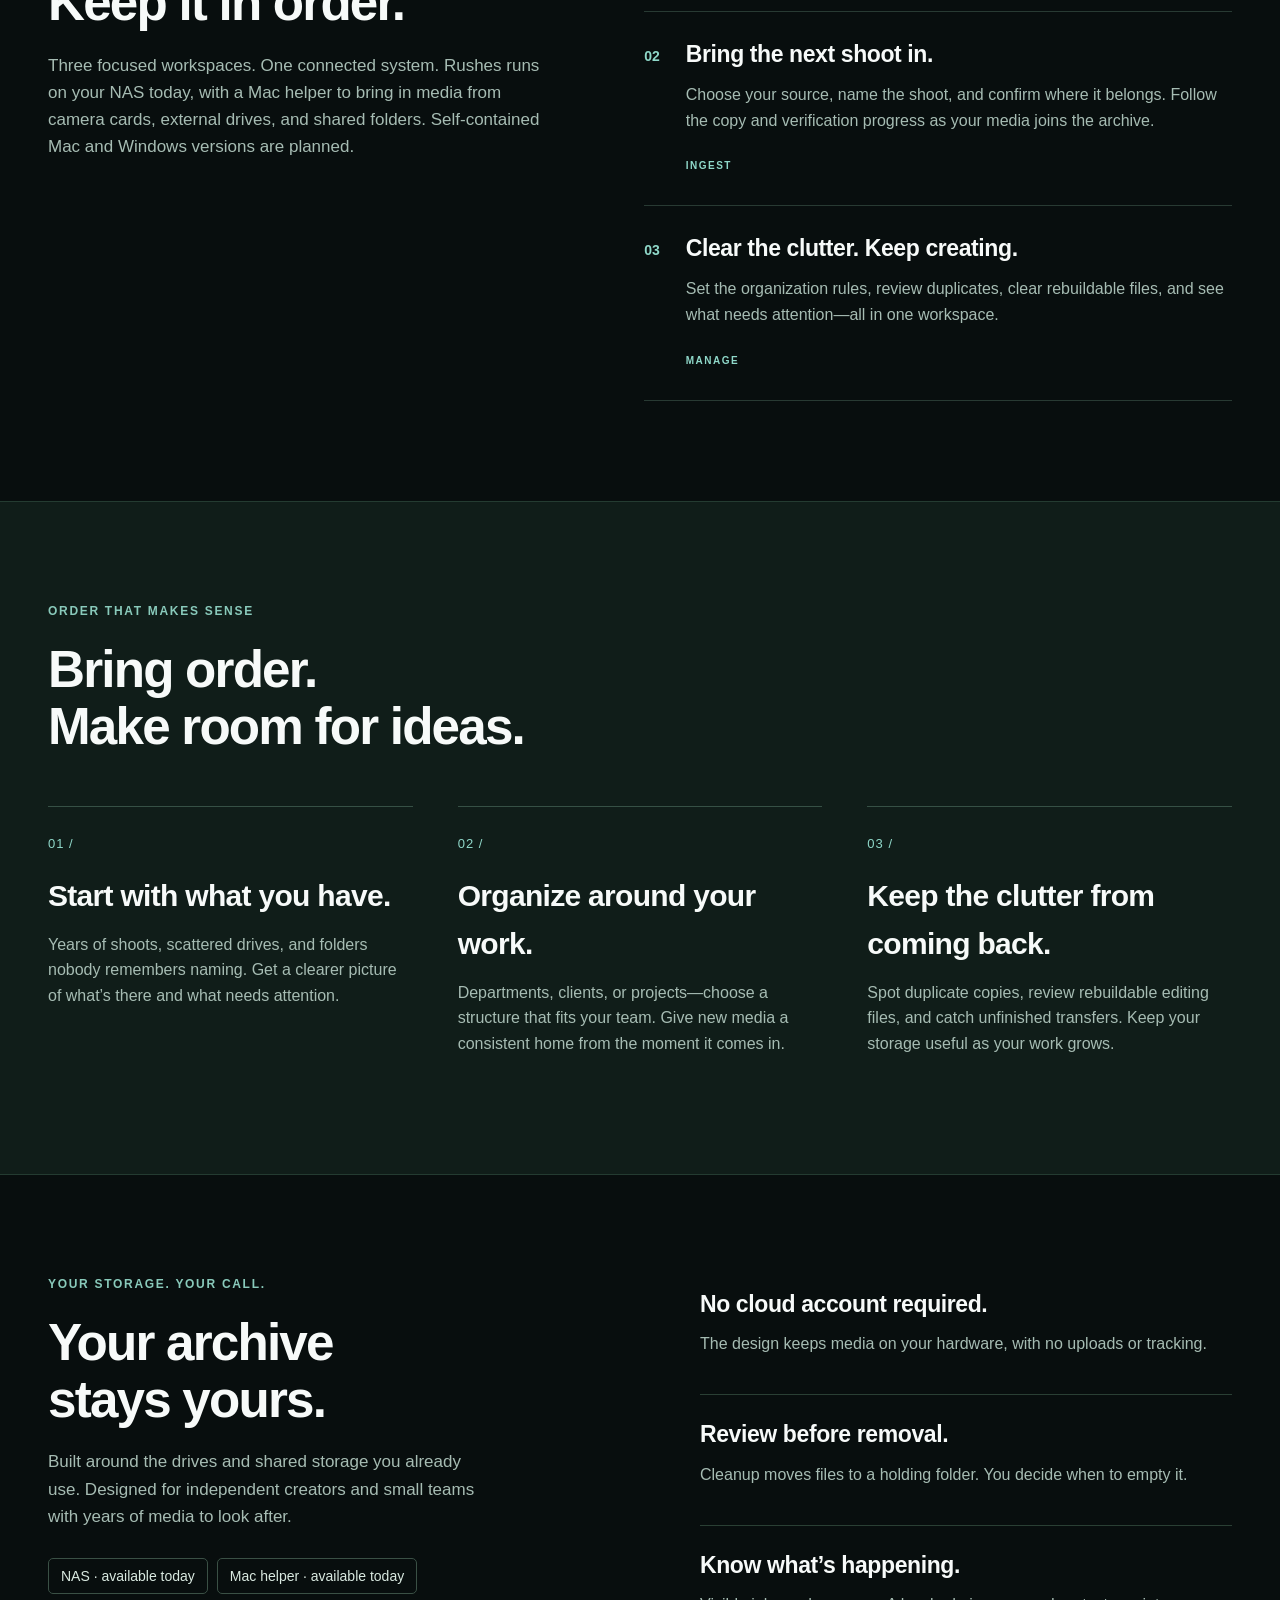
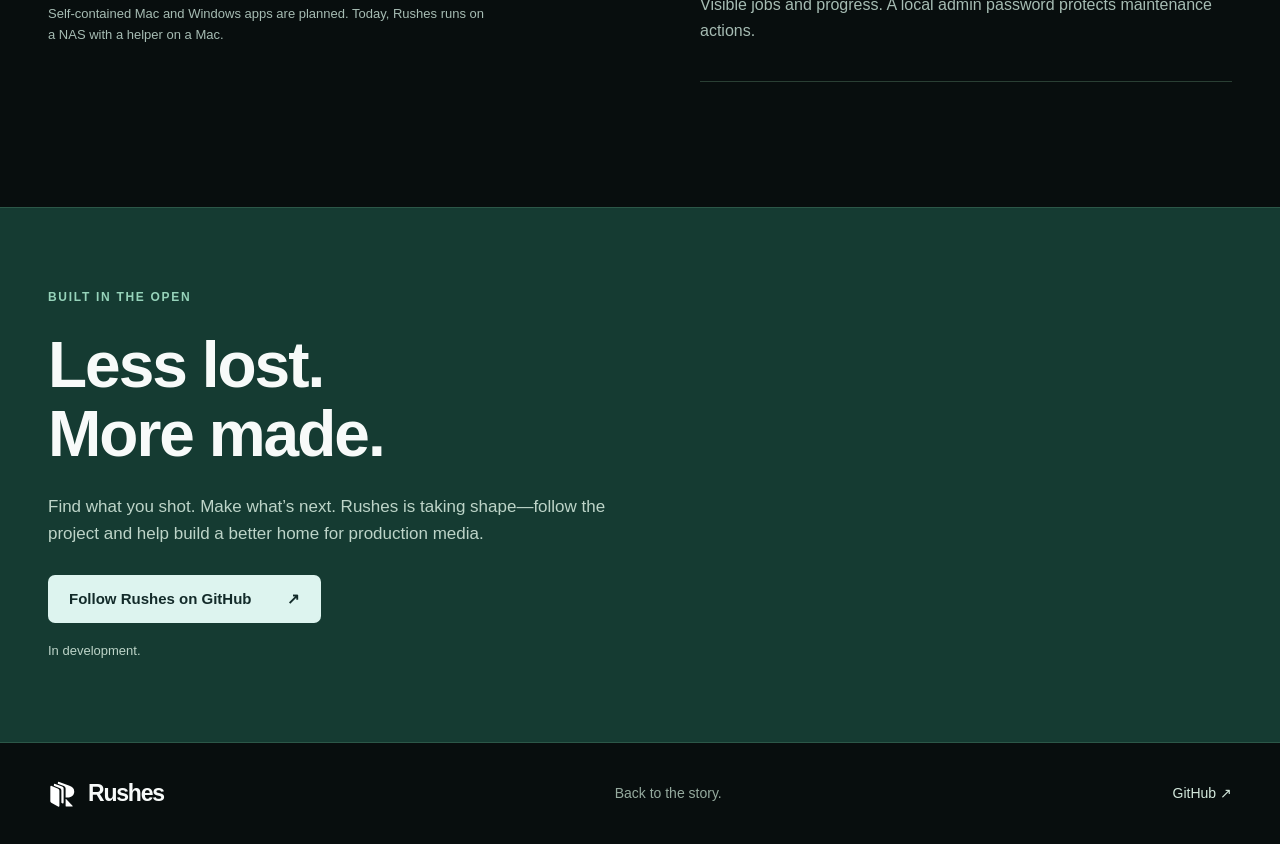
==== commit bf4f6672: "Explain organization benefits instead of folder categories" ====
--- a/docs/index.html
+++ b/docs/index.html
@@ -37,7 +37,7 @@
 <div class="audience"><span>MADE FOR</span><strong>Independent filmmakers</strong><strong>Photography studios</strong><strong>Production teams</strong><strong>In-house creatives</strong></div>
 </section>
 <section id="workflow" class="workflow wrap section"><div class="section-intro"><span class="eyebrow">LESS FILE MANAGEMENT. MORE FILMMAKING.</span><h2>Find it.<br>Bring it in.<br>Keep it in order.</h2><p>Three focused workspaces. One connected system. Rushes runs on your NAS today, with a Mac helper to bring in media from camera cards, external drives, and shared folders. Self-contained Mac and Windows versions are planned.</p></div><div class="steps"><article><span class="number">01</span><div><h3>Find the footage. Make the story.</h3><p>Search by shoot, filename, folder, tag, or vibe. Preview video, photos, and audio together, gather your selection into a project, and export it to a compatible editing app. Get straight to the cut.</p><span class="tag">SEARCH</span></div></article><article><span class="number">02</span><div><h3>Bring the next shoot in.</h3><p>Choose your source, name the shoot, and confirm where it belongs. Follow the copy and verification progress as your media joins the archive.</p><span class="tag">INGEST</span></div></article><article><span class="number">03</span><div><h3>Clear the clutter. Keep creating.</h3><p>Set the organization rules, review duplicates, clear rebuildable files, and see what needs attention—all in one workspace.</p><span class="tag">MANAGE</span></div></article></div></section>
-<section class="structure section"><div class="wrap"><div class="section-intro"><span class="eyebrow">ORDER THAT MAKES SENSE</span><h2>Bring order.<br>Make room for ideas.</h2></div><div class="trees"><article><span class="folder" aria-hidden="true">01 /</span><h3>Archive</h3><p>Your original media, organized around your own departments, clients, or projects—then year, date, and event. Video, photos, and audio stay together.</p><div class="path">Clients / Harbor film / 2026 / 09-24 Dock shoot</div></article><article><span class="folder" aria-hidden="true">02 /</span><h3>Projects</h3><p>The work you make with it. Editing projects, graphics, and finished exports.</p><div class="path">Harbor film / Final delivery</div></article><article><span class="folder" aria-hidden="true">03 /</span><h3>Library</h3><p>The things you use again. Logos, fonts, templates, and music.</p><div class="path">Studio / Brand assets</div></article></div></div></section>
+<section class="structure section"><div class="wrap"><div class="section-intro"><span class="eyebrow">ORDER THAT MAKES SENSE</span><h2>Bring order.<br>Make room for ideas.</h2></div><div class="trees"><article><span class="folder" aria-hidden="true">01 /</span><h3>Start with what you have.</h3><p>Years of shoots, scattered drives, and folders nobody remembers naming. Get a clearer picture of what’s there and what needs attention.</p></article><article><span class="folder" aria-hidden="true">02 /</span><h3>Organize around your work.</h3><p>Departments, clients, or projects—choose a structure that fits your team. Give new media a consistent home from the moment it comes in.</p></article><article><span class="folder" aria-hidden="true">03 /</span><h3>Keep the clutter from coming back.</h3><p>Spot duplicate copies, review rebuildable editing files, and catch unfinished transfers. Keep your storage useful as your work grows.</p></article></div></div></section>
 <section id="storage" class="storage wrap section"><div><span class="eyebrow">YOUR STORAGE. YOUR CALL.</span><h2>Your archive<br>stays yours.</h2><p>Built around the drives and shared storage you already use. Designed for independent creators and small teams with years of media to look after.</p><div class="platforms"><span>NAS · available today</span><span>Mac helper · available today</span></div><p class="small">Self-contained Mac and Windows apps are planned. Today, Rushes runs on a NAS with a helper on a Mac.</p></div><div class="principles"><article><h3>No cloud account required.</h3><p>The design keeps media on your hardware, with no uploads or tracking.</p></article><article><h3>Review before removal.</h3><p>Cleanup moves files to a holding folder. You decide when to empty it.</p></article><article><h3>Know what’s happening.</h3><p>Visible jobs and progress. A local admin password protects maintenance actions.</p></article></div></section>
 <section class="closing"><div class="wrap"><span class="eyebrow">BUILT IN THE OPEN</span><h2>Less lost.<br>More made.</h2><p>Find what you shot. Make what’s next. Rushes is taking shape—follow the project and help build a better home for production media.</p><a class="button" href="https://github.com/x0on/rushes">Follow Rushes on GitHub <span aria-hidden="true">↗</span></a><p class="small">In development.</p></div></section>
 </main>
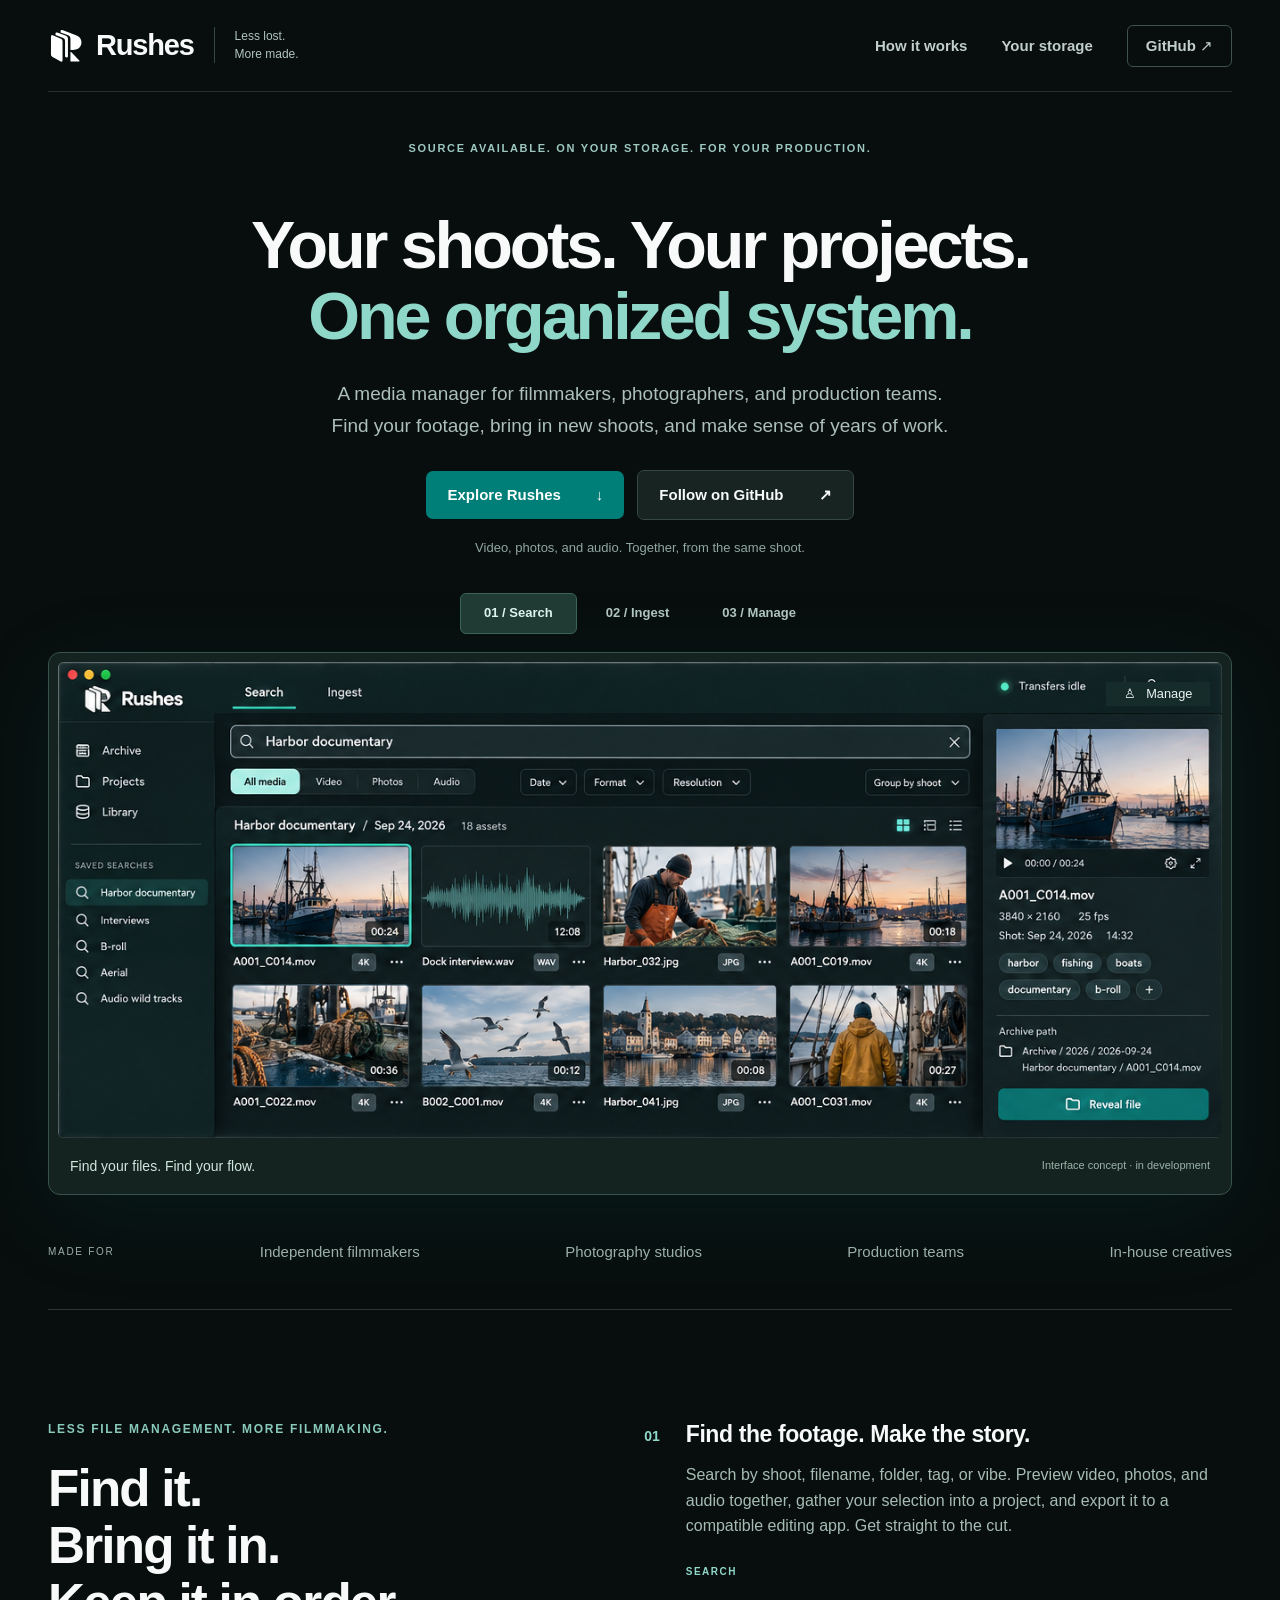
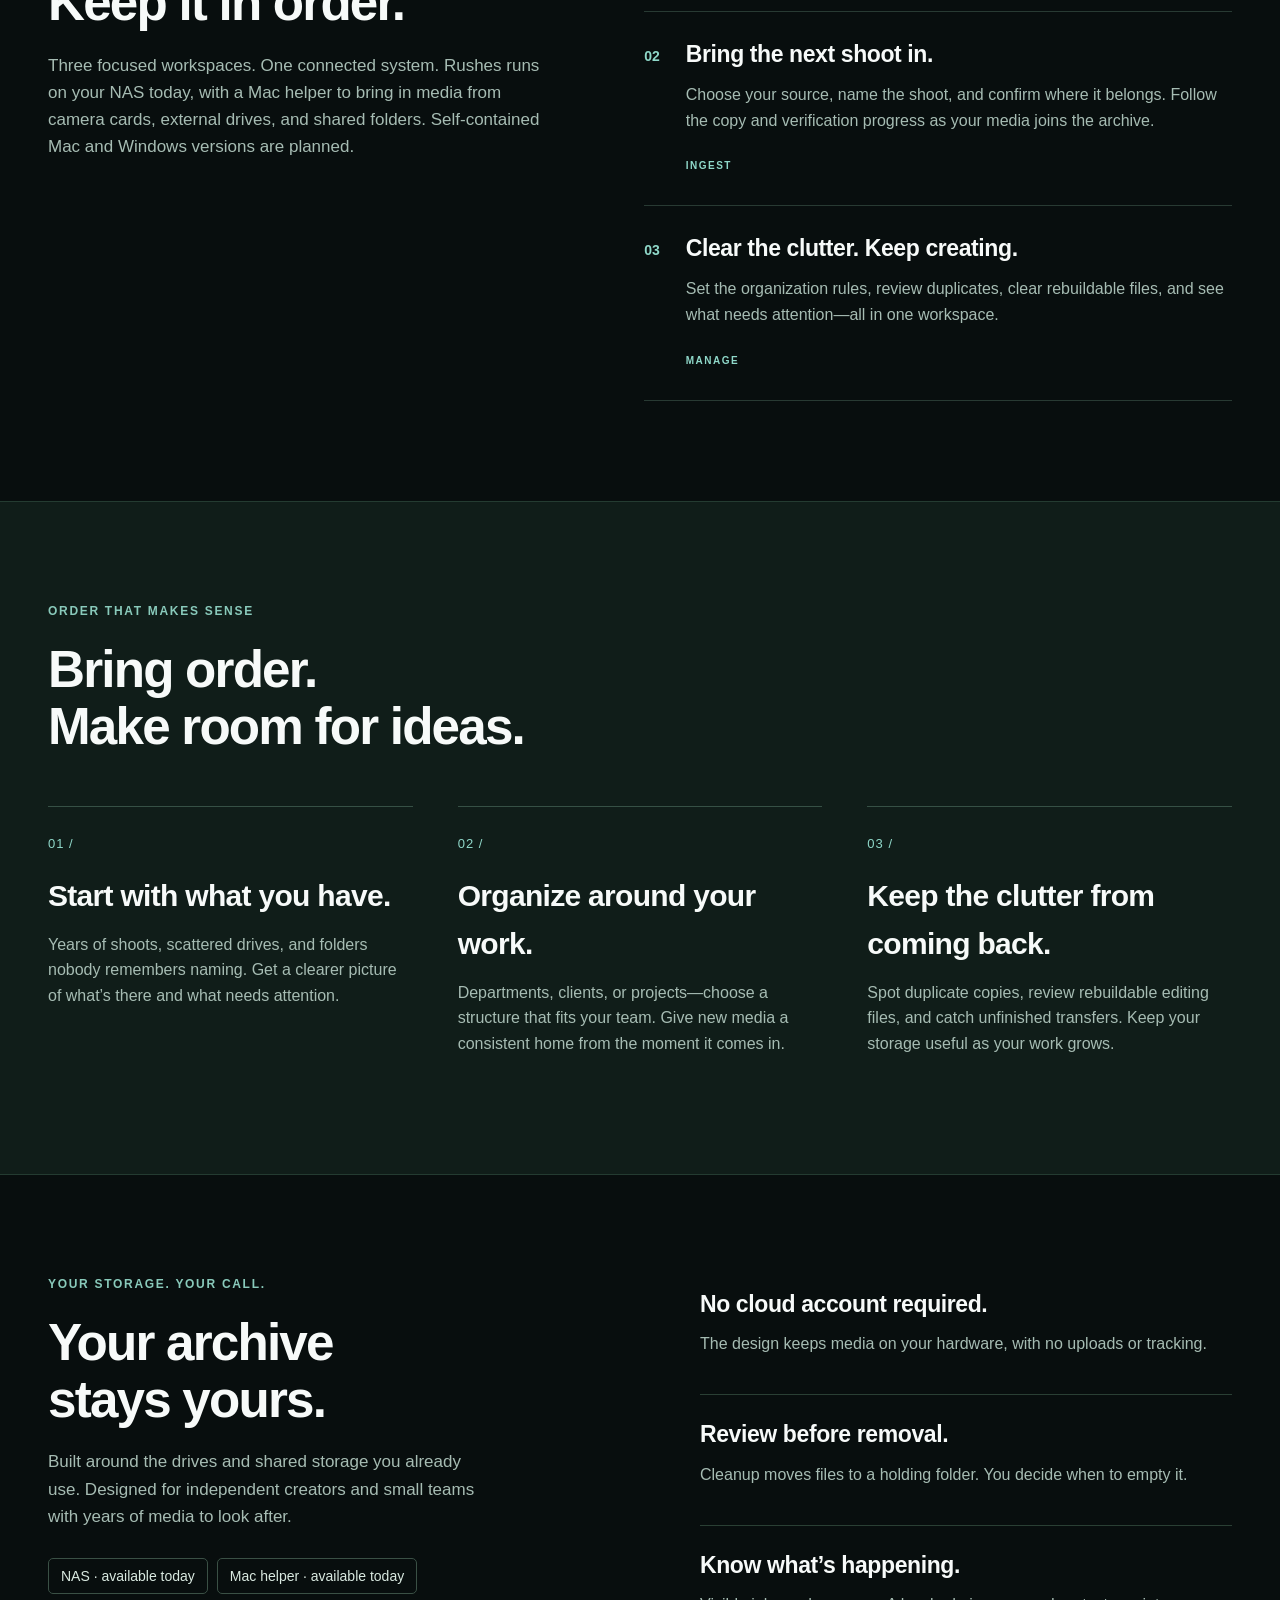
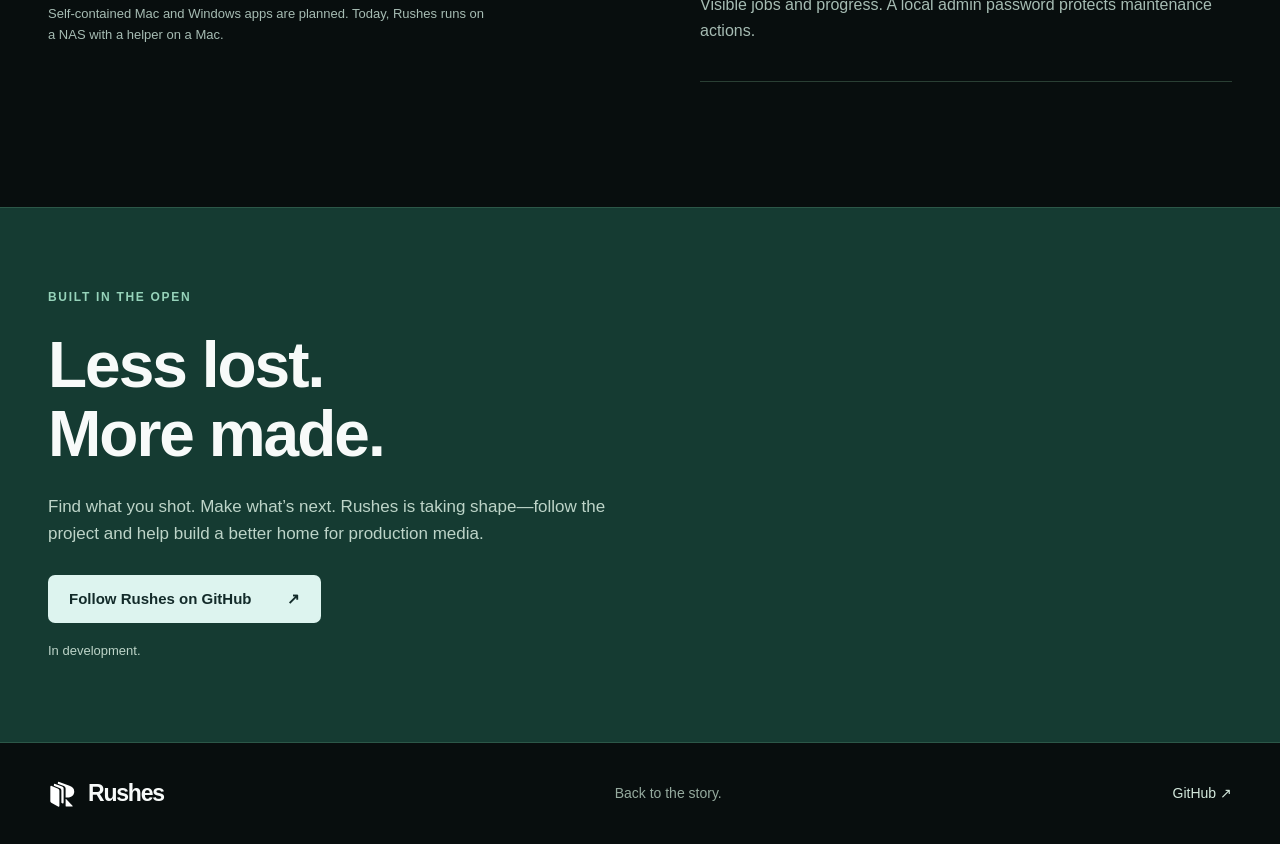
==== commit 43ea04f6: "No folder from one archive in the code: duplicates rules and the shelf are settings - dedupe.sh name" ====
--- a/docs/index.html
+++ b/docs/index.html
@@ -3,7 +3,7 @@
 <head>
 <meta charset="utf-8"><meta name="viewport" content="width=device-width,initial-scale=1">
 <title>Rushes — Your shoots. Your projects. One organized system.</title>
-<meta name="description" content="An open-source media manager for filmmakers, photographers, and production teams. Find your media, bring in new shoots, and look after your archive on storage you control.">
+<meta name="description" content="A source-available media manager for filmmakers, photographers, and production teams. Find your media, bring in new shoots, and look after your archive on storage you control.">
 <link rel="icon" type="image/svg+xml" href="assets/logo.svg">
 <link rel="stylesheet" href="style.css">
 </head>
@@ -12,7 +12,7 @@
 <header class="nav wrap"><div class="brand-lockup"><a class="brand" href="#" aria-label="Rushes home"><img src="assets/logo.svg" alt="" width="37" height="41">Rushes</a><span class="brand-tagline">Less lost.<br>More made.</span></div><nav aria-label="Main navigation"><a href="#workflow">How it works</a><a href="#storage">Your storage</a><a class="nav-github" href="https://github.com/x0on/rushes">GitHub <span aria-hidden="true">↗</span></a></nav></header>
 <main id="main">
 <section class="hero wrap">
-<div class="eyebrow">OPEN SOURCE. ON YOUR STORAGE. FOR YOUR PRODUCTION.</div>
+<div class="eyebrow">SOURCE AVAILABLE. ON YOUR STORAGE. FOR YOUR PRODUCTION.</div>
 <h1>Your shoots. Your projects.<br><span>One organized system.</span></h1>
 <p class="hero-description">A media manager for filmmakers, photographers, and production teams.<br class="desktop-break"> Find your footage, bring in new shoots, and make sense of years of work.</p>
 <div class="hero-actions"><a class="button" href="#product">Explore Rushes <span aria-hidden="true">↓</span></a><a class="button secondary" href="https://github.com/x0on/rushes">Follow on GitHub <span aria-hidden="true">↗</span></a></div>
